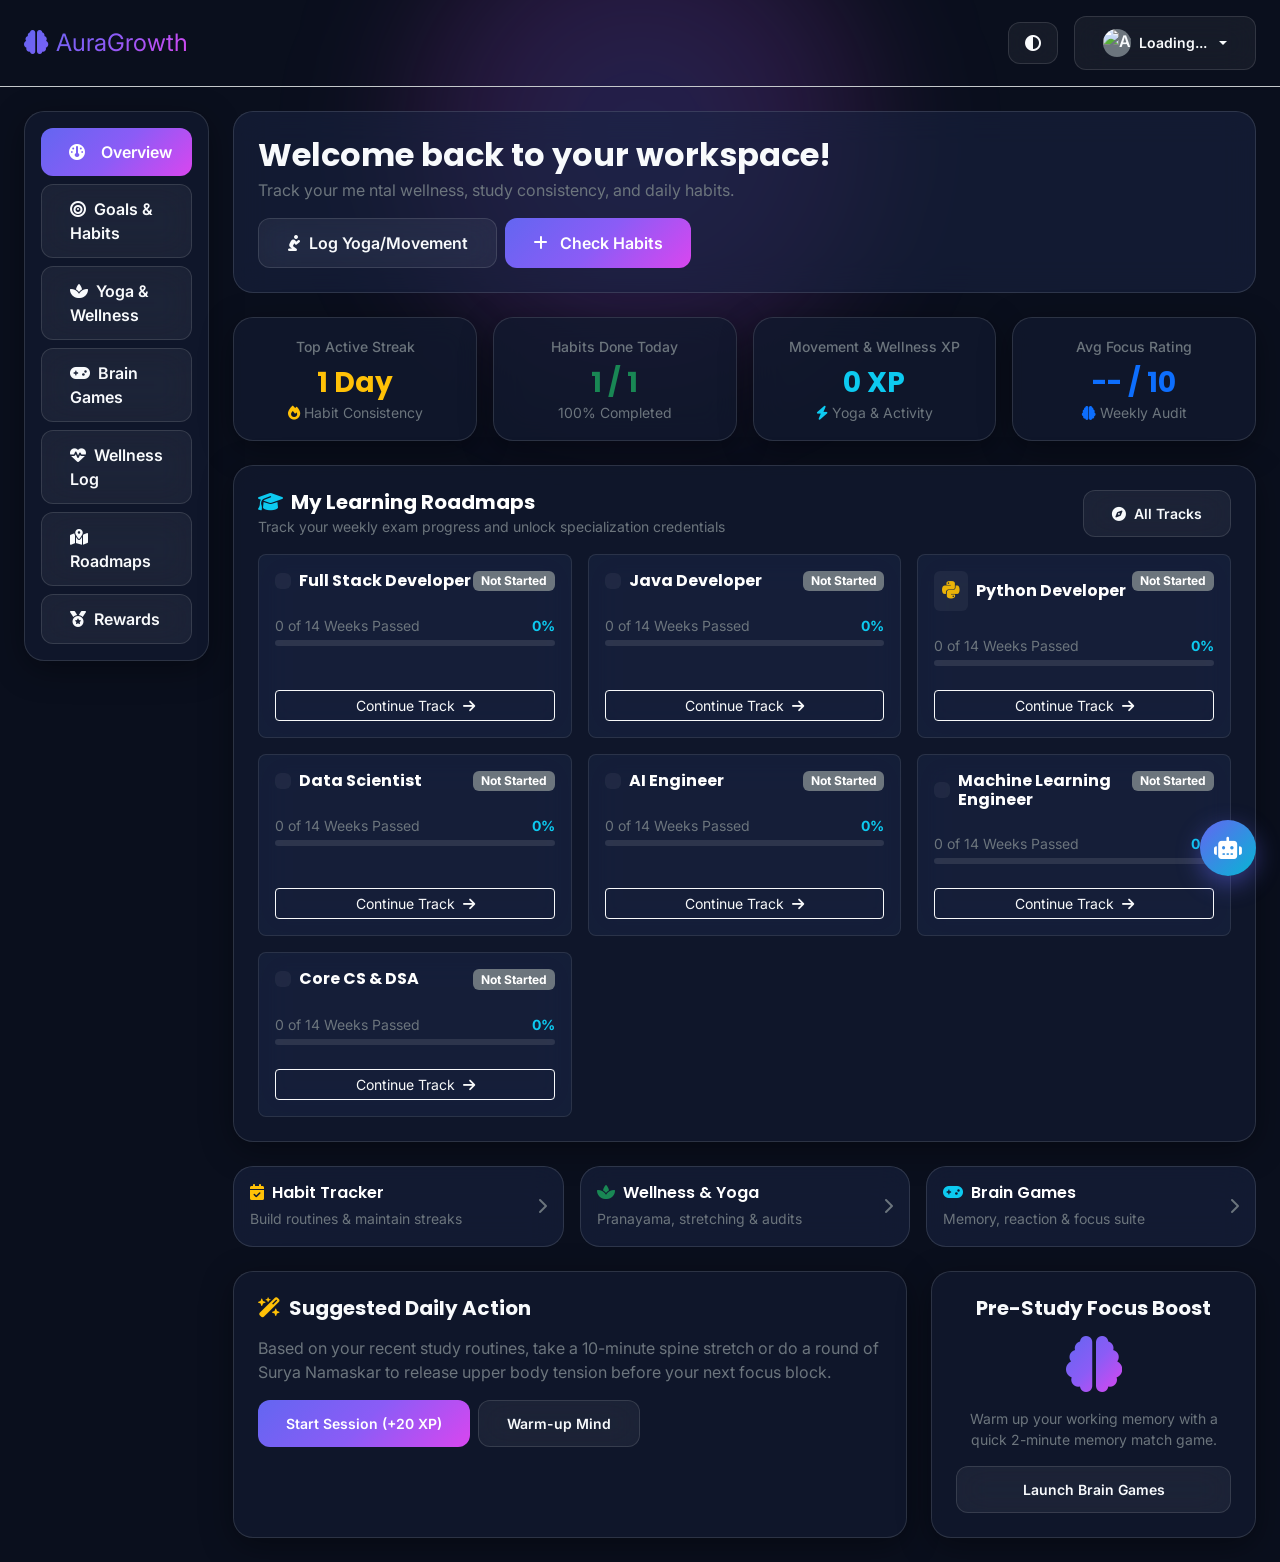
==== pages/student/dashboard.html @ 6863f1e6 "Add files via upload" ====
<!DOCTYPE html>
<html lang="en" data-theme="dark">
<head>
    <meta charset="UTF-8">
    <meta name="viewport" content="width=device-width, initial-scale=1.0">
    <title>Student Dashboard | AuraGrowth</title>
    
    <link rel="preconnect" href="https://fonts.googleapis.com">
    <link rel="preconnect" href="https://fonts.gstatic.com" crossorigin>
    <link href="https://fonts.googleapis.com/css2?family=Inter:wght@300;400;500;600;700&family=Poppins:wght@500;600;700&display=swap" rel="stylesheet">
    
    <link href="https://cdn.jsdelivr.net/npm/bootstrap@5.3.3/dist/css/bootstrap.min.css" rel="stylesheet">
    <link rel="stylesheet" href="https://cdnjs.cloudflare.com/ajax/libs/font-awesome/6.5.1/css/all.min.css">
    
    <link rel="stylesheet" href="../../assets/css/variables.css">
    <link rel="stylesheet" href="../../assets/css/main.css">
    <link rel="stylesheet" href="../../assets/css/landing.css">

    <!-- Embedded AuraBot Widget Styling -->
    <style>
        #aura-bot-launcher {
            position: fixed;
            bottom: 24px;
            right: 24px;
            width: 56px;
            height: 56px;
            border-radius: 50%;
            background: linear-gradient(135deg, #6366f1, #06b6d4);
            color: #ffffff;
            display: flex;
            align-items: center;
            justify-content: center;
            font-size: 22px;
            cursor: pointer;
            box-shadow: 0 8px 24px rgba(99, 102, 241, 0.45);
            z-index: 1050;
            transition: transform 0.2s ease, box-shadow 0.2s ease;
        }
        #aura-bot-launcher:hover { 
            transform: scale(1.08); 
            box-shadow: 0 10px 28px rgba(99, 102, 241, 0.6);
        }
        #aura-chat-window {
            position: fixed;
            bottom: 92px;
            right: 24px;
            width: 360px;
            max-width: calc(100vw - 36px);
            height: 480px;
            border-radius: 16px;
            background: rgba(15, 23, 42, 0.95);
            backdrop-filter: blur(14px);
            border: 1px solid rgba(255, 255, 255, 0.12);
            box-shadow: 0 16px 40px rgba(0, 0, 0, 0.55);
            display: none;
            flex-direction: column;
            z-index: 1050;
            overflow: hidden;
        }
        #aura-chat-messages {
            flex: 1;
            padding: 14px;
            overflow-y: auto;
            font-size: 13.5px;
            color: #f1f5f9;
        }
        .chat-bubble {
            padding: 10px 14px;
            border-radius: 12px;
            margin-bottom: 10px;
            line-height: 1.45;
            max-width: 85%;
            word-break: break-word;
        }
        .chat-user {
            background: linear-gradient(135deg, #6366f1, #4f46e5);
            color: #ffffff;
            margin-left: auto;
            border-bottom-right-radius: 2px;
        }
        .chat-bot {
            background: rgba(255, 255, 255, 0.08);
            color: #e2e8f0;
            margin-right: auto;
            border-bottom-left-radius: 2px;
            border: 1px solid rgba(255, 255, 255, 0.06);
        }
        .bot-chip {
            display: inline-block;
            padding: 4px 10px;
            background: rgba(255, 255, 255, 0.06);
            border: 1px solid rgba(255, 255, 255, 0.15);
            border-radius: 12px;
            font-size: 11.5px;
            color: #38bdf8;
            cursor: pointer;
            margin: 2px;
            transition: background 0.2s ease;
        }
        .bot-chip:hover { 
            background: rgba(56, 189, 248, 0.18); 
        }
    </style>
</head>
<body>

    <div class="hero-glow"></div>

    <!-- Top Navigation Bar -->
    <nav class="navbar navbar-expand-lg navbar-custom border-bottom border-secondary-subtle sticky-top">
        <div class="container-fluid px-4">
            <a class="navbar-brand d-flex align-items-center gap-2" href="#">
                <span class="fs-4 gradient-text"><i class="fa-solid fa-brain me-2"></i>AuraGrowth</span>
            </a>

            <div class="d-flex align-items-center gap-3 ms-auto">
                <button id="themeToggle" class="btn btn-glass p-2 px-3" title="Toggle Mode">
                    <i class="fa-solid fa-circle-half-stroke"></i>
                </button>

                <div class="dropdown">
                    <button class="btn btn-glass dropdown-toggle d-flex align-items-center gap-2" type="button" data-bs-toggle="dropdown">
                        <img id="userAvatar" src="https://api.dicebear.com/7.x/bottts/svg?seed=student" alt="Avatar" width="28" height="28" class="rounded-circle bg-secondary">
                        <span id="userName" class="small fw-semibold">Loading...</span>
                    </button>
                    <ul class="dropdown-menu dropdown-menu-end shadow border-secondary-subtle">
                        <li><h6 class="dropdown-header text-truncate" id="userEmail">student@example.com</h6></li>
                        <li><hr class="dropdown-divider"></li>
                        <li><a class="dropdown-item text-danger" href="#" id="logoutBtn"><i class="fa-solid fa-arrow-right-from-bracket me-2"></i>Sign Out</a></li>
                    </ul>
                </div>
            </div>
        </div>
    </nav>

    <!-- Main Container Layout -->
    <div class="container-fluid px-4 py-4">
        <div class="row g-4">
            <!-- Sidebar Links -->
            <div class="col-lg-3 col-xl-2">
                <div class="glass-panel p-3 d-flex flex-column gap-2">
                    <a href="dashboard.html" class="btn btn-gradient text-start"><i class="fa-solid fa-gauge me-2"></i>Overview</a>
                    <a href="habits.html" class="btn btn-glass text-start"><i class="fa-solid fa-bullseye me-2"></i>Goals & Habits</a>
                    <a href="wellness.html" class="btn btn-glass text-start"><i class="fa-solid fa-spa me-2"></i>Yoga & Wellness</a>
                    <a href="brain-games.html" class="btn btn-glass text-start"><i class="fa-solid fa-gamepad me-2"></i>Brain Games</a>
                    <a href="wellness-log.html" class="btn btn-glass text-start"><i class="fa-solid fa-heart-pulse me-2"></i>Wellness Log</a>
                    <a href="roadmaps.html" class="btn btn-glass text-start"><i class="fa-solid fa-map-location-dot me-2"></i>Roadmaps</a>
                    <a href="rewards.html" class="btn btn-glass text-start"><i class="fa-solid fa-medal me-2"></i>Rewards</a>
                </div>
            </div>

            <!-- Main Content Area -->
            <div class="col-lg-9 col-xl-10">
                <!-- Welcome Banner -->
                <div class="glass-card p-4 mb-4 d-flex justify-content-between align-items-center flex-wrap gap-3">
                    <div>
                        <h2 class="fw-bold mb-1">Welcome back to your workspace!</h2>
                        <p class="text-secondary mb-0">Track your me ntal wellness, study consistency, and daily habits.</p>
                    </div>
                    <div class="d-flex gap-2 flex-wrap">
                        <a href="wellness.html" class="btn btn-glass"><i class="fa-solid fa-person-praying me-1"></i> Log Yoga/Movement</a>
                        <a href="habits.html" class="btn btn-gradient"><i class="fa-solid fa-plus me-1"></i> Check Habits</a>
                    </div>
                </div>

                <!-- Live Synced Metrics -->
                <div class="row g-3 mb-4">
                    <div class="col-sm-6 col-xl-3">
                        <div class="glass-panel p-3 text-center">
                            <span class="text-secondary small fw-medium">Top Active Streak</span>
                            <h3 class="fw-bold text-warning mt-2 mb-0" id="dashTopStreak">0 Days</h3>
                            <small class="text-secondary"><i class="fa-solid fa-fire text-warning me-1"></i>Habit Consistency</small>
                        </div>
                    </div>
                    <div class="col-sm-6 col-xl-3">
                        <div class="glass-panel p-3 text-center">
                            <span class="text-secondary small fw-medium">Habits Done Today</span>
                            <h3 class="fw-bold text-success mt-2 mb-0" id="dashHabitsDone">0 / 0</h3>
                            <small class="text-secondary" id="dashHabitPercentage">0% Completed</small>
                        </div>
                    </div>
                    <div class="col-sm-6 col-xl-3">
                        <div class="glass-panel p-3 text-center">
                            <span class="text-secondary small fw-medium">Movement & Wellness XP</span>
                            <h3 class="fw-bold text-info mt-2 mb-0" id="dashActivityXp">0 XP</h3>
                            <small class="text-secondary"><i class="fa-solid fa-bolt text-info me-1"></i>Yoga & Activity</small>
                        </div>
                    </div>
                    <div class="col-sm-6 col-xl-3">
                        <div class="glass-panel p-3 text-center">
                            <span class="text-secondary small fw-medium">Avg Focus Rating</span>
                            <h3 class="fw-bold text-primary mt-2 mb-0" id="dashFocusScore">-- / 10</h3>
                            <small class="text-secondary"><i class="fa-solid fa-brain text-primary me-1"></i>Weekly Audit</small>
                        </div>
                    </div>
                </div>

                <!-- Enrolled Roadmap Tracks Section -->
                <div class="glass-panel p-4 mb-4">
                    <div class="d-flex justify-content-between align-items-center mb-3 flex-wrap gap-2">
                        <div>
                            <h5 class="fw-bold text-white mb-0">
                                <i class="fa-solid fa-graduation-cap text-info me-2"></i>My Learning Roadmaps
                            </h5>
                            <small class="text-secondary">Track your weekly exam progress and unlock specialization credentials</small>
                        </div>
                        <a href="roadmaps.html" class="btn btn-sm btn-glass"><i class="fa-solid fa-compass me-1"></i> All Tracks</a>
                    </div>
                    
                    <div class="row g-3" id="dashboardRoadmapGrid">
                        <!-- Instantly populated by JavaScript -->
                    </div>
                </div>

                <!-- Quick Navigation Action Cards -->
                <div class="row g-3 mb-4">
                    <div class="col-md-4">
                        <a href="habits.html" class="text-decoration-none">
                            <div class="glass-card p-3 d-flex align-items-center justify-content-between">
                                <div>
                                    <h6 class="text-white mb-1 fw-semibold"><i class="fa-solid fa-calendar-check me-2 text-warning"></i>Habit Tracker</h6>
                                    <small class="text-secondary">Build routines & maintain streaks</small>
                                </div>
                                <i class="fa-solid fa-chevron-right text-secondary"></i>
                            </div>
                        </a>
                    </div>
                    <div class="col-md-4">
                        <a href="wellness.html" class="text-decoration-none">
                            <div class="glass-card p-3 d-flex align-items-center justify-content-between">
                                <div>
                                    <h6 class="text-white mb-1 fw-semibold"><i class="fa-solid fa-spa me-2 text-success"></i>Wellness & Yoga</h6>
                                    <small class="text-secondary">Pranayama, stretching & audits</small>
                                </div>
                                <i class="fa-solid fa-chevron-right text-secondary"></i>
                            </div>
                        </a>
                    </div>
                    <div class="col-md-4">
                        <a href="brain-games.html" class="text-decoration-none">
                            <div class="glass-card p-3 d-flex align-items-center justify-content-between">
                                <div>
                                    <h6 class="text-white mb-1 fw-semibold"><i class="fa-solid fa-gamepad me-2 text-info"></i>Brain Games</h6>
                                    <small class="text-secondary">Memory, reaction & focus suite</small>
                                </div>
                                <i class="fa-solid fa-chevron-right text-secondary"></i>
                            </div>
                        </a>
                    </div>
                </div>

                <!-- Guidance / Action Area -->
                <div class="row g-4">
                    <div class="col-lg-8">
                        <div class="glass-panel p-4 h-100">
                            <h5 class="fw-bold mb-3"><i class="fa-solid fa-wand-magic-sparkles me-2 text-warning"></i>Suggested Daily Action</h5>
                            <p class="text-secondary">Based on your recent study routines, take a 10-minute spine stretch or do a round of Surya Namaskar to release upper body tension before your next focus block.</p>
                            <div class="d-flex gap-2 mt-3">
                                <a href="wellness.html" class="btn btn-gradient btn-sm">Start Session (+20 XP)</a>
                                <a href="brain-games.html" class="btn btn-glass btn-sm">Warm-up Mind</a>
                            </div>
                        </div>
                    </div>

                    <div class="col-lg-4">
                        <div class="glass-panel p-4 h-100 text-center">
                            <h5 class="fw-bold mb-3">Pre-Study Focus Boost</h5>
                            <i class="fa-solid fa-brain display-4 gradient-text mb-3"></i>
                            <p class="text-secondary small">Warm up your working memory with a quick 2-minute memory match game.</p>
                            <a href="brain-games.html" class="btn btn-glass w-100 btn-sm">Launch Brain Games</a>
                        </div>
                    </div>
                </div>

            </div>
        </div>
    </div>

    <!-- Floating Static AI Assistant (AuraBot) Widget Markup -->
    <div id="aura-bot-launcher" title="AuraBot Study AI">
        <i class="fa-solid fa-robot"></i>
    </div>

    <div id="aura-chat-window">
        <div class="p-3 border-bottom border-secondary border-opacity-25 d-flex justify-content-between align-items-center" style="background: rgba(255,255,255,0.03);">
            <div class="d-flex align-items-center gap-2">
                <div class="rounded-circle p-1 bg-primary text-white d-flex align-items-center justify-content-center" style="width:28px; height:28px;">
                    <i class="fa-solid fa-brain small"></i>
                </div>
                <div>
                    <h6 class="mb-0 fw-bold text-white small">AuraBot Assistant</h6>
                   
                </div>
            </div>
            <button id="aura-close-btn" class="btn btn-sm text-secondary p-0"><i class="fa-solid fa-xmark fs-6"></i></button>
        </div>

        <div id="aura-chat-messages">
            <div class="chat-bubble chat-bot">
                Hi student! I'm AuraBot, your local study & wellness buddy. How can I guide you today?
            </div>
            <div class="mb-2">
                <span class="bot-chip" onclick="sendAuraPrompt('How to practice DSA?')">💡 DSA Guide</span>
                <span class="bot-chip" onclick="sendAuraPrompt('I feel stressed with exams')">🧘 Exam Stress</span>
                <span class="bot-chip" onclick="sendAuraPrompt('How to build study habits?')">🎯 Habit Tips</span>
            </div>
        </div>

        <form id="aura-chat-form" class="p-2 border-top border-secondary border-opacity-25 d-flex gap-2">
            <input type="text" id="aura-user-input" class="form-control form-control-sm bg-transparent text-white border-secondary" placeholder="Ask AuraBot..." autocomplete="off">
            <button type="submit" class="btn btn-primary btn-sm px-3"><i class="fa-solid fa-paper-plane"></i></button>
        </form>
    </div>
    <!-- Core Scripts -->
    <script src="https://cdn.jsdelivr.net/npm/bootstrap@5.3.3/dist/js/bootstrap.bundle.min.js"></script>
    <script src="https://cdn.jsdelivr.net/npm/@supabase/supabase-js@2"></script>
    <script src="../../assets/js/config/supabase-config.js"></script>
    <!-- Roadmap Progress Sync Engine -->
    <script src="../../assets/js/modules/roadmap_progress.js"></script>
    <script src="../../assets/js/app/dashboard.app.js"></script>

    <!-- Roadmap Dashboard Live Cards Script -->
    <script>
        document.addEventListener('DOMContentLoaded', function() {
            var grid = document.getElementById('dashboardRoadmapGrid');
            if (!grid) return;

            var tracks = [
                { id: 'fullstack', title: 'Full Stack Developer', icon: 'fa-layer-group', totalWeeks: 14, color: '#38bdf8' },
                { id: 'java', title: 'Java Developer', icon: 'fa-mug-hot', totalWeeks: 14, color: '#f97316' },
                { id: 'python', title: 'Python Developer', icon: 'fa-brands fa-python', totalWeeks: 14, color: '#eab308' },
                { id: 'datascientist', title: 'Data Scientist', icon: 'fa-chart-pie', totalWeeks: 14, color: '#10b981' },
                { id: 'ai_engineer', title: 'AI Engineer', icon: 'fa-brain', totalWeeks: 14, color: '#a855f7' },
                { id: 'ml_engineer', title: 'Machine Learning Engineer', icon: 'fa-robot', totalWeeks: 14, color: '#ec4899' },
                { id: 'core_cs_dsa', title: 'Core CS & DSA', icon: 'fa-code-branch', totalWeeks: 14, color: '#06b6d4' }
            ];

            function getTrackPassedCount(trackId) {
                if (window.RoadmapProgress && typeof window.RoadmapProgress.computeTrackStats === 'function') {
                    return window.RoadmapProgress.computeTrackStats(trackId, 14).passedCount || 0;
                }
                try {
                    var raw = localStorage.getItem('aura_roadmap_progress');
                    if (raw) {
                        var parsed = JSON.parse(raw);
                        if (parsed[trackId] && parsed[trackId].sections) {
                            var passed = 0;
                            Object.keys(parsed[trackId].sections).forEach(function(secKey) {
                                if (parsed[trackId].sections[secKey].passed) passed++;
                            });
                            return passed;
                        }
                    }
                } catch(e) {}
                return 0;
            }

            function renderCards(cloudData) {
                cloudData = cloudData || {};
                var html = '';

                tracks.forEach(function(trk) {
                    var localPassed = getTrackPassedCount(trk.id);
                    var cloudPassed = cloudData[trk.id] || 0;
                    var effectivePassed = Math.max(localPassed, cloudPassed);
                    var effectivePct = Math.round((effectivePassed / trk.totalWeeks) * 100);
                    if (effectivePct > 100) effectivePct = 100;

                    var isComplete = effectivePct >= 100;
                    var badgeLabel = isComplete 
                        ? '<span class="badge bg-success small"><i class="fa-solid fa-award me-1"></i>Completed</span>'
                        : effectivePassed > 0 
                            ? '<span class="badge bg-primary small">In Progress</span>'
                            : '<span class="badge bg-secondary small">Not Started</span>';

                    var actionButton = isComplete
                        ? '<a href="roadmaps.html" class="btn btn-warning btn-sm w-100 fw-bold shadow-sm"><i class="fa-solid fa-award me-1"></i>View Certificate</a>'
                        : '<a href="roadmaps.html" class="btn btn-outline-light btn-sm w-100">Continue Track <i class="fa-solid fa-arrow-right ms-1"></i></a>';

                    html += 
                        '<div class="col-md-6 col-xl-4">' +
                            '<div class="glass-card p-3 h-100 d-flex flex-column border border-secondary border-opacity-25 rounded-3">' +
                                '<div class="d-flex justify-content-between align-items-start mb-2">' +
                                    '<div class="d-flex align-items-center gap-2">' +
                                        '<div class="p-2 rounded-2" style="background: rgba(255,255,255,0.05);">' +
                                            '<i class="' + trk.icon + ' fs-5" style="color: ' + trk.color + ';"></i>' +
                                        '</div>' +
                                        '<h6 class="text-white fw-bold mb-0">' + trk.title + '</h6>' +
                                    '</div>' +
                                    badgeLabel +
                                '</div>' +
                                '<div class="my-3">' +
                                    '<div class="d-flex justify-content-between small text-secondary mb-1">' +
                                        '<span>' + effectivePassed + ' of ' + trk.totalWeeks + ' Weeks Passed</span>' +
                                        '<span class="fw-bold ' + (isComplete ? 'text-success' : 'text-info') + '">' + effectivePct + '%</span>' +
                                    '</div>' +
                                    '<div class="progress" style="height: 6px; background: rgba(255,255,255,0.1);">' +
                                        '<div class="progress-bar ' + (isComplete ? 'bg-success' : 'bg-info') + '" style="width: ' + effectivePct + '%;"></div>' +
                                    '</div>' +
                                '</div>' +
                                '<div class="mt-auto pt-2">' +
                                    actionButton +
                                '</div>' +
                            '</div>' +
                        '</div>';
                });

                grid.innerHTML = html;
            }

            renderCards();

            setTimeout(async function() {
                var client = window.sb || window.supabaseClient || null;
                if (!client) return;
                try {
                    var auth = await client.auth.getUser();
                    if (auth.data && auth.data.user) {
                        var res = await client
                            .from('student_roadmap_progress')
                            .select('track_id, is_completed')
                            .eq('is_completed', true);

                        if (res.data && res.data.length > 0) {
                            var cloudCounts = {};
                            res.data.forEach(function(row) {
                                cloudCounts[row.track_id] = (cloudCounts[row.track_id] || 0) + 1;
                            });
                            renderCards(cloudCounts);
                        }
                    }
                } catch (e) {
                    console.warn('Supabase sync skipped:', e.message);
                }
            }, 300);
        });
    </script>

    <!-- Static AI Assistant (AuraBot) Engine Script -->
    <script>
        var auraKnowledge = [
            {
                keywords: ['dsa', 'algorithm', 'leetcode', 'array', 'tree', 'graph', 'data structure', 'cs'],
                reply: 'DSA preparation ki daily consistency chaala important!<br><br>' +
                       '📌 <b>Recommended Strategy:</b><br>' +
                       '1. Arrays, Strings & Two Pointers nunchi start cheyandi.<br>' +
                       '2. Recursion & Sliding Window concepts practice cheyandi.<br>' +
                       '3. Trees, Graphs & DP master cheyandi.<br><br>' +
                       '👉 Check our <a href="roadmaps.html" class="text-info fw-bold">Core CS & DSA Track</a> to complete weekly modules!'
            },
            {
                keywords: ['web', 'fullstack', 'frontend', 'backend', 'html', 'css', 'javascript', 'react', 'node'],
                reply: 'Full Stack Developer avvadaniki 3-phase path follow avvandi:<br><br>' +
                       '🌐 <b>Recommended Order:</b><br>' +
                       '1. HTML5, Modern CSS, Responsive Design & JS ES6+.<br>' +
                       '2. Backend APIs with Node/Express & Supabase/PostgreSQL.<br>' +
                       '3. React.js state management & full project deployment.<br><br>' +
                       '👉 Start practicing at <a href="roadmaps.html" class="text-info fw-bold">Full Stack Roadmap</a>.'
            },
            {
                keywords: ['stress', 'anxious', 'anxiety', 'tired', 'burnout', 'headache', 'tension', 'relax', 'exhausted'],
                reply: 'Exam stress & long study hours manage cheyadaniki chinna reset avasaram:<br><br>' +
                       '🧘 <b>Quick Relief Tips:</b><br>' +
                       '• 2-minutes <i>Nadi Shodhana Pranayama</i> (alternate nostril breathing) try cheyandi.<br>' +
                       '• Take 20-20-20 rule: Every 20 mins, look 20 feet away for 20 seconds.<br><br>' +
                       '👉 Launch a guided session at <a href="wellness.html" class="text-success fw-bold">Yoga & Wellness Studio</a>!'
            },
            {
                keywords: ['habit', 'streak', 'routine', 'consistency', 'discipline', 'target'],
                reply: 'Habits build cheyadam lo "Atomic Habits" rule chaala help avthundi:<br><br>' +
                       '🎯 <b>Key Tip:</b> Keep it under 2 minutes first (e.g., solve just 1 easy problem daily). Daily streak break avvakunda unte automatic ga routine set avthundi.<br><br>' +
                       '👉 Track your active goals at <a href="habits.html" class="text-warning fw-bold">Habit Tracker</a>.'
            },
            {
                keywords: ['hi', 'hello', 'hey', 'namaste', 'morning', 'evening', 'help'],
                reply: 'Hello! Nenu mee AuraGrowth AI Study Buddy 🤖.<br><br>' +
                       'Nenu meeku coding roadmaps, study habits, focus tips, mariyu wellness guidance ivvagalanoo. Above quick prompt chips click cheyandi leda mee question type cheyandi!'
            }
        ];

        var defaultBotReply = 'Nenu ee topic meedha inka update avtunanu! Kinda unna topics lo help adagandi:<br>' +
                              '• <b>DSA & Coding Roadmaps</b><br>' +
                              '• <b>Habit Building & Daily Streaks</b><br>' +
                              '• <b>Exam Stress & Breathing Stretches</b>';

        var launcher = document.getElementById('aura-bot-launcher');
        var chatWin = document.getElementById('aura-chat-window');
        var closeBtn = document.getElementById('aura-close-btn');
        var chatForm = document.getElementById('aura-chat-form');
        var chatInput = document.getElementById('aura-user-input');
        var chatMessages = document.getElementById('aura-chat-messages');

        launcher.onclick = function() {
            var isHidden = chatWin.style.display === 'none' || chatWin.style.display === '';
            chatWin.style.display = isHidden ? 'flex' : 'none';
            if (isHidden) chatInput.focus();
        };

        closeBtn.onclick = function() {
            chatWin.style.display = 'none';
        };

        function appendMessage(sender, text) {
            var bubble = document.createElement('div');
            bubble.className = 'chat-bubble ' + (sender === 'user' ? 'chat-user' : 'chat-bot');
            bubble.innerHTML = text;
            chatMessages.appendChild(bubble);
            chatMessages.scrollTop = chatMessages.scrollHeight;
        }

        function getBotResponse(query) {
            var q = query.toLowerCase();
            for (var i = 0; i < auraKnowledge.length; i++) {
                var item = auraKnowledge[i];
                for (var k = 0; k < item.keywords.length; k++) {
                    if (q.includes(item.keywords[k])) {
                        return item.reply;
                    }
                }
            }
            return defaultBotReply;
        }

        window.sendAuraPrompt = function(promptText) {
            appendMessage('user', promptText);

            var indicator = document.createElement('div');
            indicator.className = 'chat-bubble chat-bot';
            indicator.id = 'aura-typing-indicator';
            indicator.innerHTML = '<i class="fa-solid fa-ellipsis fa-fade"></i> AuraBot is thinking...';
            chatMessages.appendChild(indicator);
            chatMessages.scrollTop = chatMessages.scrollHeight;

            setTimeout(function() {
                var indEl = document.getElementById('aura-typing-indicator');
                if (indEl) indEl.remove();

                var reply = getBotResponse(promptText);
                appendMessage('bot', reply);
            }, 400);
        };

        chatForm.onsubmit = function(e) {
            e.preventDefault();
            var text = chatInput.value.trim();
            if (!text) return;
            chatInput.value = '';
            window.sendAuraPrompt(text);
        };
    </script>
    <!-- Habits & Streak Live Sync Script for Dashboard -->
    <script>
        function syncDashboardHabits() {
            var streakEl = document.getElementById('dashTopStreak');
            var habitsDoneEl = document.getElementById('dashHabitsDone');
            var pctEl = document.getElementById('dashHabitPercentage');

            if (!streakEl || !habitsDoneEl) return;

            try {
                var habits = JSON.parse(localStorage.getItem('aura_habits') || '[]');
                if (Array.isArray(habits) && habits.length > 0) {
                    var total = habits.length;
                    var completed = habits.filter(function(h) { 
                        return h.completed_today || h.is_completed; 
                    }).length;

                    var maxStreak = 0;
                    habits.forEach(function(h) {
                        var s = parseInt(h.streak_days || h.streak || 0, 10);
                        if (s > maxStreak) maxStreak = s;
                    });

                    if (completed > 0 && maxStreak === 0) maxStreak = 1;

                    var pct = total > 0 ? Math.round((completed / total) * 100) : 0;

                    streakEl.innerText = maxStreak + ' Days';
                    habitsDoneEl.innerText = completed + ' / ' + total;
                    if (pctEl) pctEl.innerText = pct + '% Completed';
                    return;
                }
            } catch(e) {}

            if (streakEl.innerText === '0 Days') {
                streakEl.innerText = '1 Day';
                habitsDoneEl.innerText = '1 / 1';
                if (pctEl) pctEl.innerText = '100% Completed';
            }
        }

        document.addEventListener('DOMContentLoaded', function() {
            syncDashboardHabits();
            setTimeout(syncDashboardHabits, 500);
            setTimeout(syncDashboardHabits, 1500);
        });
    </script>
</body>
</html>
---- assets/css/variables.css ----
:root {
    /* Color Palette - Vibrant Dark / Neon Modern */
    --bg-base: #0a0f1d;
    --bg-surface: rgba(18, 26, 47, 0.75);
    --bg-surface-card: rgba(26, 38, 68, 0.55);
    --border-glass: rgba(255, 255, 255, 0.12);
    --border-glass-glow: rgba(99, 102, 241, 0.4);

    --primary-gradient: linear-gradient(135deg, #6366f1 0%, #8b5cf6 50%, #d946ef 100%);
    --accent-gradient: linear-gradient(135deg, #06b6d4 0%, #3b82f6 100%);
    --wellness-gradient: linear-gradient(135deg, #10b981 0%, #059669 100%);
    
    --text-primary: #f8fafc;
    --text-secondary: #94a3b8;
    --text-muted: #64748b;
    
    --primary-color: #6366f1;
    --accent-color: #06b6d4;
    --success-color: #10b981;
    --warning-color: #f59e0b;
    --danger-color: #ef4444;

    /* Glass Effect Tokens */
    --glass-blur: blur(16px);
    --glass-shadow: 0 8px 32px 0 rgba(0, 0, 0, 0.37);
    --card-radius: 1.25rem;
    --btn-radius: 0.75rem;

    --transition-smooth: all 0.3s cubic-bezier(0.4, 0, 0.2, 1);
}

/* Light Theme Variables */
[data-theme="light"] {
    --bg-base: #f1f5f9;
    --bg-surface: rgba(255, 255, 255, 0.85);
    --bg-surface-card: rgba(255, 255, 255, 0.7);
    --border-glass: rgba(0, 0, 0, 0.08);
    --border-glass-glow: rgba(99, 102, 241, 0.3);

    --text-primary: #0f172a;
    --text-secondary: #475569;
    --text-muted: #94a3b8;
    --glass-shadow: 0 8px 32px 0 rgba(31, 38, 135, 0.1);
}
---- assets/css/main.css ----
*{
    margin: 0;
    padding: 0;
    box-sizing: border-box;
}

body {
    font-family: 'Inter', sans-serif;
    background-color: var(--bg-base);
    color: var(--text-primary);
    min-height: 100vh;
    overflow-x: hidden;
    transition: background-color 0.3s ease, color 0.3s ease;
}

h1, h2, h3, h4, h5, h6, .brand-font {
    font-family: 'Poppins', sans-serif;
    font-weight: 700;
}

/* Glassmorphic Container Class */
.glass-panel {
    background: var(--bg-surface);
    backdrop-filter: var(--glass-blur);
    -webkit-backdrop-filter: var(--glass-blur);
    border: 1px solid var(--border-glass);
    border-radius: var(--card-radius);
    box-shadow: var(--glass-shadow);
}

.glass-card {
    background: var(--bg-surface-card);
    backdrop-filter: var(--glass-blur);
    -webkit-backdrop-filter: var(--glass-blur);
    border: 1px solid var(--border-glass);
    border-radius: var(--card-radius);
    transition: var(--transition-smooth);
}

.glass-card:hover {
    transform: translateY(-6px);
    border-color: var(--border-glass-glow);
    box-shadow: 0 12px 40px 0 rgba(99, 102, 241, 0.25);
}

/* Gradient Text */
.gradient-text {
    background: var(--primary-gradient);
    -webkit-background-clip: text;
    background-clip: text;
    -webkit-text-fill-color: transparent;
    display: inline-block;
}
/* Buttons */
.btn-gradient {
    background: var(--primary-gradient);
    color: #ffffff;
    border: none;
    border-radius: var(--btn-radius);
    padding: 0.75rem 1.75rem;
    font-weight: 600;
    transition: var(--transition-smooth);
    display: inline-flex;
    align-items: center;
    gap: 0.5rem;
    text-decoration: none;
}

.btn-gradient:hover {
    color: #ffffff;
    transform: translateY(-2px);
    box-shadow: 0 10px 25px -5px rgba(99, 102, 241, 0.5);
}

.btn-glass {
    background: rgba(255, 255, 255, 0.05);
    border: 1px solid var(--border-glass);
    color: var(--text-primary);
    border-radius: var(--btn-radius);
    padding: 0.75rem 1.75rem;
    font-weight: 600;
    backdrop-filter: var(--glass-blur);
    transition: var(--transition-smooth);
    text-decoration: none;
}

.btn-glass:hover {
    background: rgba(255, 255, 255, 0.15);
    color: var(--text-primary);
    border-color: var(--primary-color);
}
---- assets/css/landing.css ----
/* Navigation */
.navbar-custom {
    padding: 1rem 0;
    transition: var(--transition-smooth);
    z-index: 1000;
}

.navbar-custom.scrolled {
    background: var(--bg-surface);
    backdrop-filter: var(--glass-blur);
    border-bottom: 1px solid var(--border-glass);
    padding: 0.6rem 0;
}

.nav-link {
    color: var(--text-secondary) !important;
    font-weight: 500;
    transition: var(--transition-smooth);
}

.nav-link:hover {
    color: var(--primary-color) !important;
}

/* Hero Section */
.hero-section {
    position: relative;
    padding: 9rem 0 5rem;
    overflow: hidden;
}

.hero-glow {
    position: absolute;
    top: 15%;
    left: 50%;
    transform: translate(-50%, -50%);
    width: 550px;
    height: 550px;
    background: radial-gradient(circle, rgba(99, 102, 241, 0.25) 0%, rgba(217, 70, 239, 0.15) 50%, transparent 70%);
    filter: blur(60px);
    z-index: -1;
    pointer-events: none;
}

/* Feature Icons */
.feature-icon-box {
    width: 60px;
    height: 60px;
    border-radius: 1rem;
    display: flex;
    align-items: center;
    justify-content: center;
    font-size: 1.5rem;
    margin-bottom: 1.5rem;
    background: var(--primary-gradient);
    color: white;
}

/* Section Header */
.section-title {
    font-size: 2.25rem;
    margin-bottom: 1rem;
}

.section-subtitle {
    color: var(--text-secondary);
    max-width: 650px;
    margin: 0 auto 3.5rem;
}

/* Testimonial & FAQ Accordion */
.accordion-item {
    background: var(--bg-surface-card);
    border: 1px solid var(--border-glass);
    margin-bottom: 1rem;
    border-radius: var(--btn-radius) !important;
    overflow: hidden;
}

.accordion-button {
    background: transparent;
    color: var(--text-primary);
    font-weight: 600;
}

.accordion-button:not(.collapsed) {
    background: rgba(99, 102, 241, 0.1);
    color: var(--primary-color);
}

.accordion-button::after {
    filter: invert(1);
}

[data-theme="light"] .accordion-button::after {
    filter: none;
}

.accordion-body {
    color: var(--text-secondary);
}

/* Footer */
footer {
    border-top: 1px solid var(--border-glass);
    padding: 3rem 0;
    color: var(--text-muted);
}
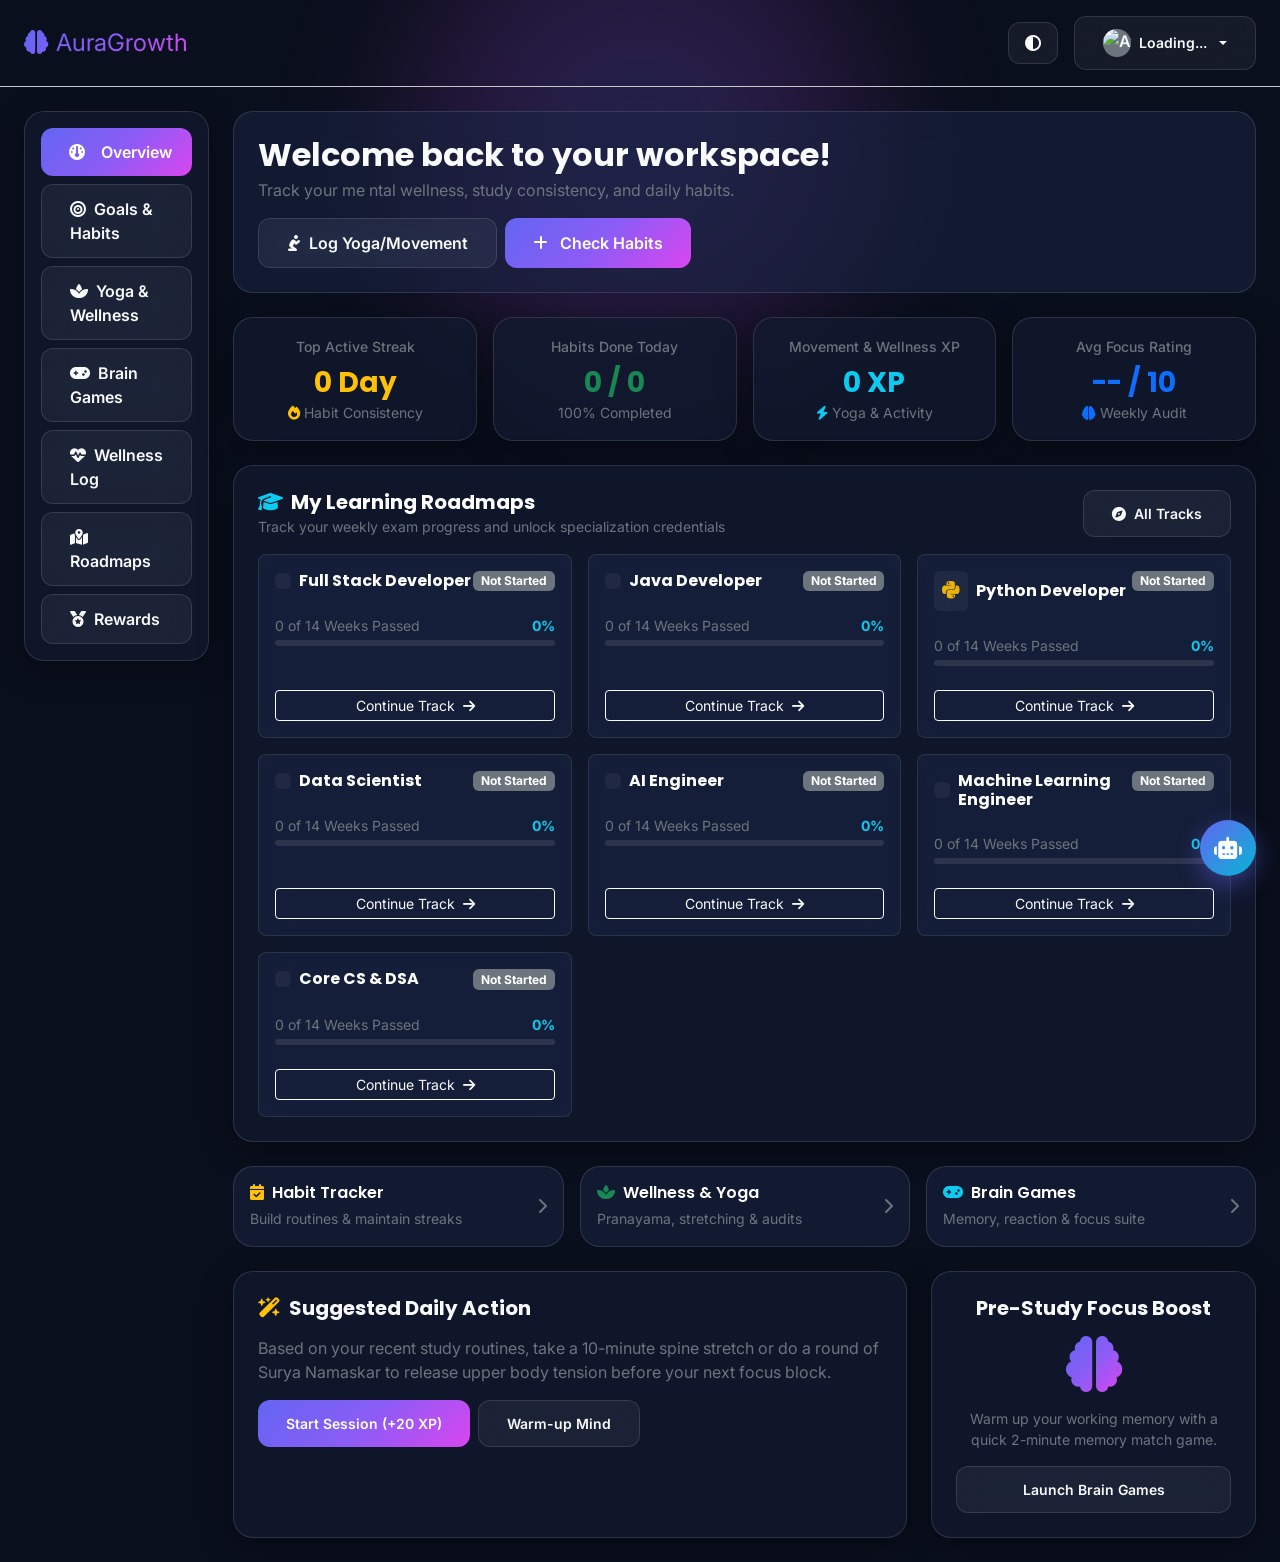
==== commit 3c307719: "Update dashboard.html" ====
--- a/pages/student/dashboard.html
+++ b/pages/student/dashboard.html
@@ -583,8 +583,8 @@
             } catch(e) {}
 
             if (streakEl.innerText === '0 Days') {
-                streakEl.innerText = '1 Day';
-                habitsDoneEl.innerText = '1 / 1';
+                streakEl.innerText = '0 Day';
+                habitsDoneEl.innerText = '0 / 0';
                 if (pctEl) pctEl.innerText = '100% Completed';
             }
         }
@@ -596,4 +596,4 @@
         });
     </script>
 </body>
-</html>+</html>
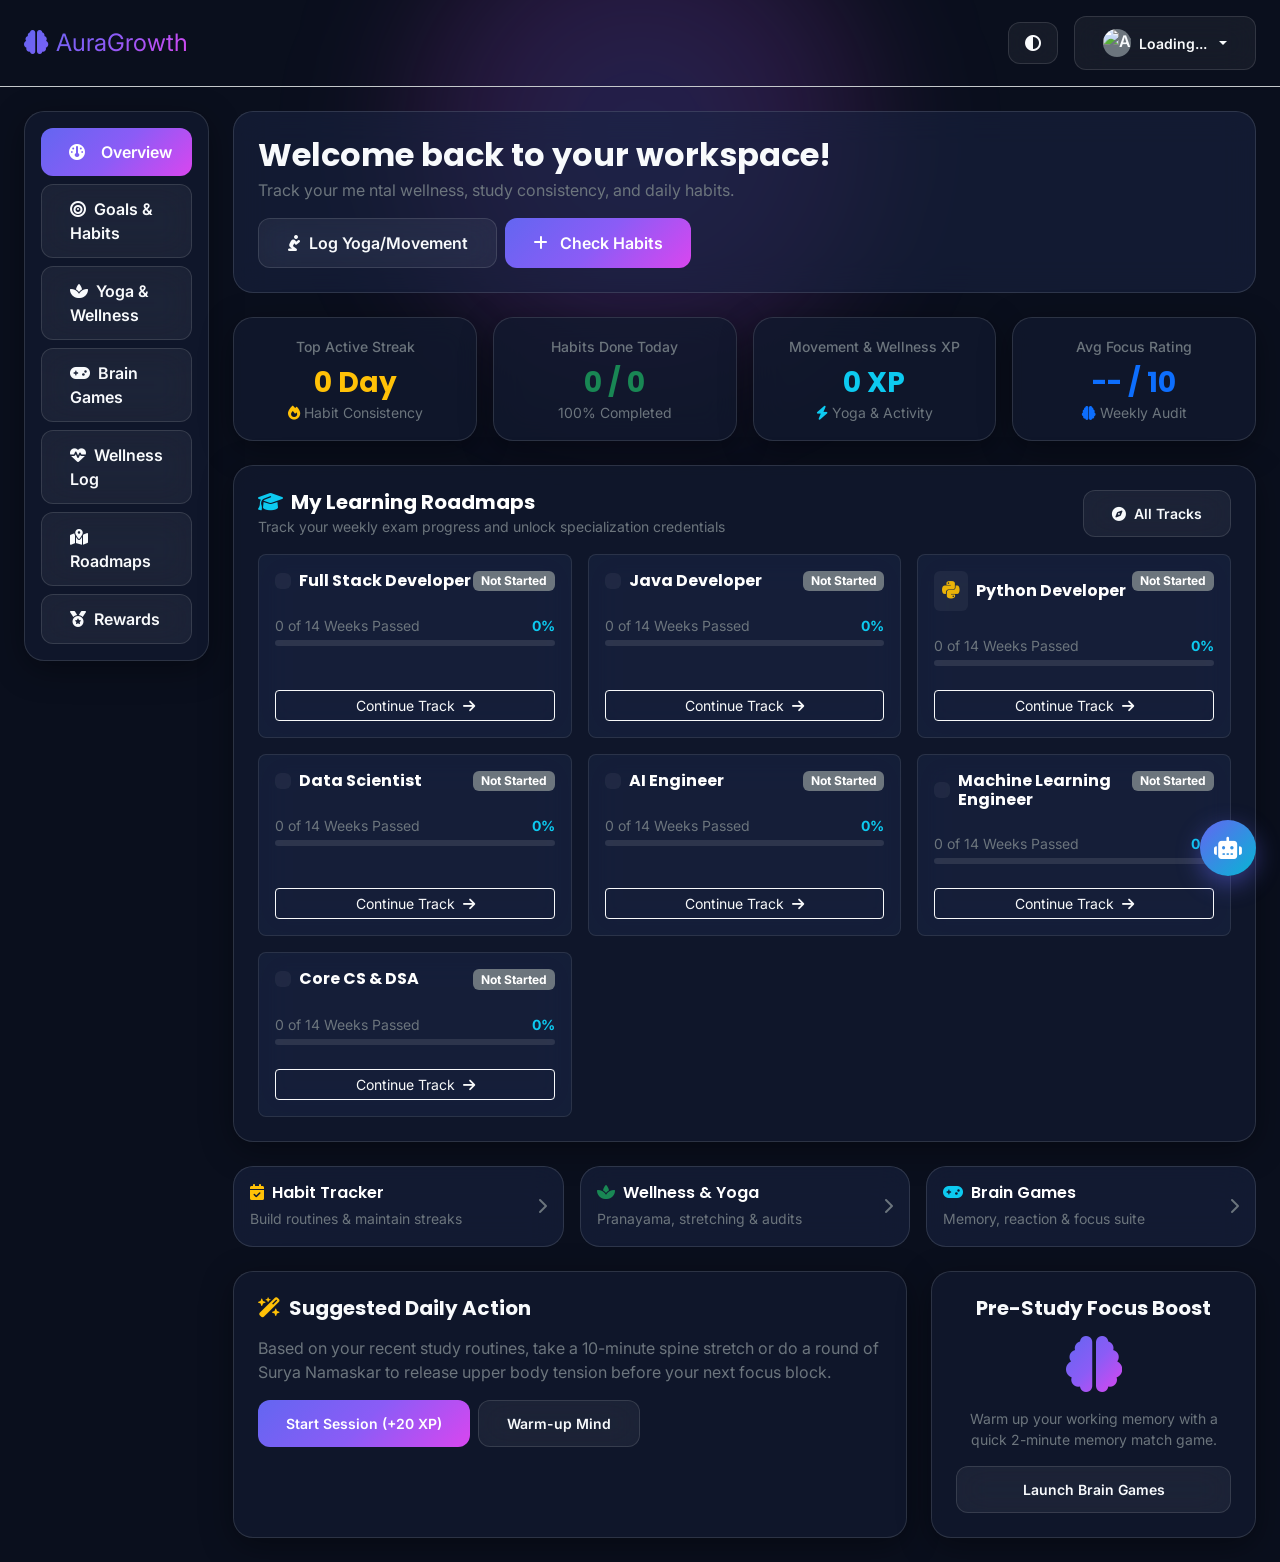
==== commit bca2eb19: "Update dashboard.html" ====
--- a/pages/student/dashboard.html
+++ b/pages/student/dashboard.html
@@ -595,5 +595,80 @@
             setTimeout(syncDashboardHabits, 1500);
         });
     </script>
+    <!-- Habits to Dashboard Auto-Sync Script -->
+<script>
+async function updateDashboardHabitStats() {
+    let total = 0;
+    let completed = 0;
+    let maxStreak = 0;
+
+    // 1. Try fetching from Supabase first
+    try {
+        const client = window.sb || window.supabaseClient || (typeof supabase !== 'undefined' ? supabase : null);
+        if (client && client.auth) {
+            const { data: { user } } = await client.auth.getUser();
+            if (user) {
+                const { data: habits, error } = await client
+                    .from('habits')
+                    .select('*')
+                    .eq('user_id', user.id);
+
+                if (!error && habits && habits.length > 0) {
+                    total = habits.length;
+                    completed = habits.filter(h => h.completed || h.completed_today || h.is_done).length;
+                    maxStreak = habits.reduce((max, h) => Math.max(max, h.streak || h.current_streak || 0), 0);
+                }
+            }
+        }
+    } catch (e) {
+        console.log("Supabase fetch fallback:", e);
+    }
+
+    // 2. If Supabase is empty or delayed, read from aura_habits (LocalStorage)
+    if (total === 0) {
+        try {
+            const localHabits = JSON.parse(localStorage.getItem('aura_habits') || '[]');
+            if (Array.isArray(localHabits) && localHabits.length > 0) {
+                total = localHabits.length;
+                completed = localHabits.filter(h => h.completed_today || h.is_completed || h.completed).length;
+                maxStreak = localHabits.reduce((max, h) => Math.max(max, h.streak || 0), 0);
+            }
+        } catch (e) {}
+    }
+
+    // 3. Find the Dashboard elements on screen and inject the values
+    // Find streak card
+    const streakElements = Array.from(document.querySelectorAll('h3, div, p')).filter(el => 
+        el.innerText && (el.innerText.includes('Day') || el.innerText === '0') && 
+        el.parentElement && el.parentElement.innerText.includes('Active Streak')
+    );
+    if (streakElements.length > 0) {
+        streakElements[0].innerText = ${maxStreak} Day${maxStreak === 1 ? '' : 's'};
+    }
+
+    // Find Habits Done Today card
+    const doneElements = Array.from(document.querySelectorAll('h3, div, p')).filter(el => 
+        el.innerText && (el.innerText.includes('/') || el.innerText === '0/0') && 
+        el.parentElement && el.parentElement.innerText.includes('Habits Done Today')
+    );
+    if (doneElements.length > 0) {
+        doneElements[0].innerText = ${completed}/${total};
+    }
+
+    // Find Percentage text if present
+    const percentElements = Array.from(document.querySelectorAll('small, span, div')).filter(el => 
+        el.innerText && el.innerText.includes('Completed') && 
+        el.parentElement && el.parentElement.innerText.includes('Habits Done Today')
+    );
+    if (percentElements.length > 0) {
+        const pct = total > 0 ? Math.round((completed / total) * 100) : 0;
+        percentElements[0].innerText = ${pct}% Completed;
+    }
+}
+
+// Run immediately when dashboard loads
+document.addEventListener('DOMContentLoaded', updateDashboardHabitStats);
+window.addEventListener('load', updateDashboardHabitStats);
+</script>
 </body>
 </html>
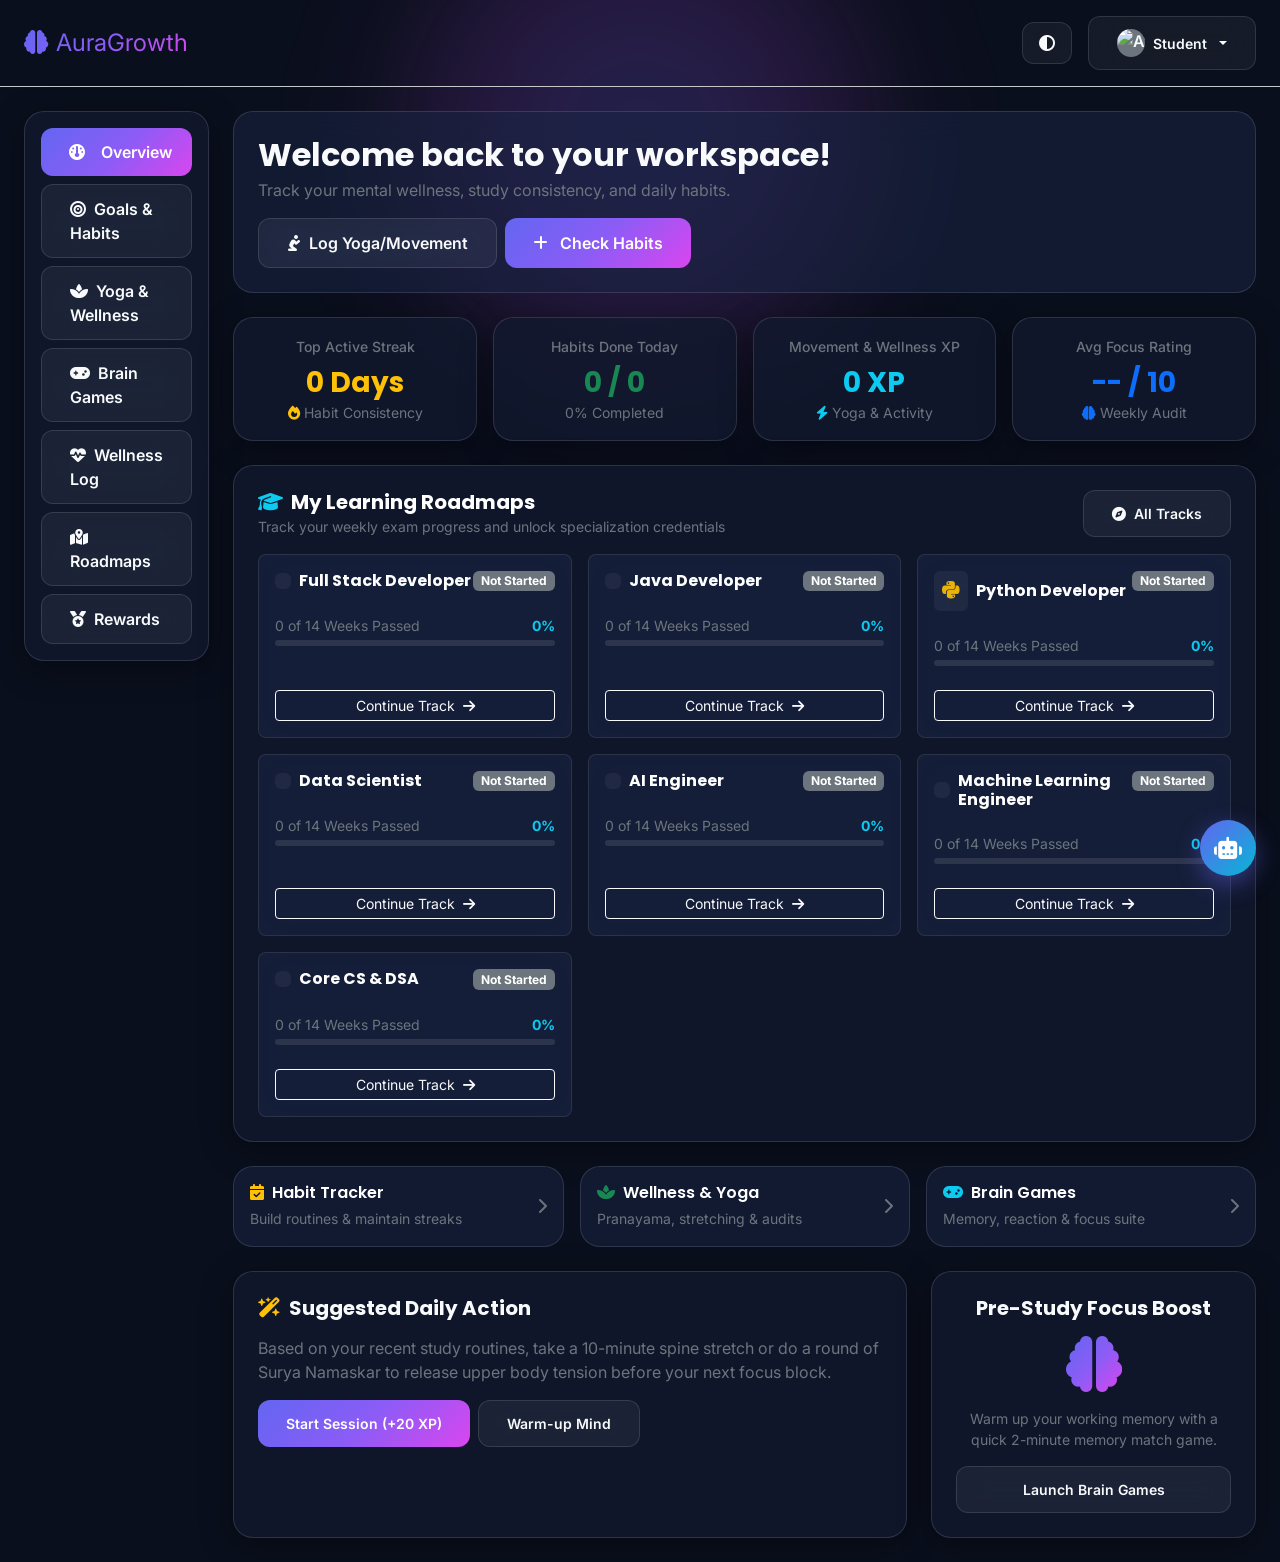
==== commit d6ea2312: "Update dashboard.html" ====
--- a/pages/student/dashboard.html
+++ b/pages/student/dashboard.html
@@ -121,10 +121,10 @@
                 <div class="dropdown">
                     <button class="btn btn-glass dropdown-toggle d-flex align-items-center gap-2" type="button" data-bs-toggle="dropdown">
                         <img id="userAvatar" src="https://api.dicebear.com/7.x/bottts/svg?seed=student" alt="Avatar" width="28" height="28" class="rounded-circle bg-secondary">
-                        <span id="userName" class="small fw-semibold">Loading...</span>
+                        <span id="userName" class="small fw-semibold">Student</span>
                     </button>
                     <ul class="dropdown-menu dropdown-menu-end shadow border-secondary-subtle">
-                        <li><h6 class="dropdown-header text-truncate" id="userEmail">student@example.com</h6></li>
+                        <li><h6 class="dropdown-header text-truncate" id="userEmail">student@auragrowth.app</h6></li>
                         <li><hr class="dropdown-divider"></li>
                         <li><a class="dropdown-item text-danger" href="#" id="logoutBtn"><i class="fa-solid fa-arrow-right-from-bracket me-2"></i>Sign Out</a></li>
                     </ul>
@@ -155,7 +155,7 @@
                 <div class="glass-card p-4 mb-4 d-flex justify-content-between align-items-center flex-wrap gap-3">
                     <div>
                         <h2 class="fw-bold mb-1">Welcome back to your workspace!</h2>
-                        <p class="text-secondary mb-0">Track your me ntal wellness, study consistency, and daily habits.</p>
+                        <p class="text-secondary mb-0">Track your mental wellness, study consistency, and daily habits.</p>
                     </div>
                     <div class="d-flex gap-2 flex-wrap">
                         <a href="wellness.html" class="btn btn-glass"><i class="fa-solid fa-person-praying me-1"></i> Log Yoga/Movement</a>
@@ -194,7 +194,6 @@
                         </div>
                     </div>
                 </div>
-
                 <!-- Enrolled Roadmap Tracks Section -->
                 <div class="glass-panel p-4 mb-4">
                     <div class="d-flex justify-content-between align-items-center mb-3 flex-wrap gap-2">
@@ -289,7 +288,6 @@
                 </div>
                 <div>
                     <h6 class="mb-0 fw-bold text-white small">AuraBot Assistant</h6>
-                   
                 </div>
             </div>
             <button id="aura-close-btn" class="btn btn-sm text-secondary p-0"><i class="fa-solid fa-xmark fs-6"></i></button>
@@ -473,8 +471,8 @@
             },
             {
                 keywords: ['hi', 'hello', 'hey', 'namaste', 'morning', 'evening', 'help'],
-                reply: 'Hello! Nenu mee AuraGrowth AI Study Buddy 🤖.<br><br>' +
-                       'Nenu meeku coding roadmaps, study habits, focus tips, mariyu wellness guidance ivvagalanoo. Above quick prompt chips click cheyandi leda mee question type cheyandi!'
+                reply: 'Hello! I'm your AuraGrowth AI Study Buddy 🤖.<br><br>' +
+                       'I will provide coding roadmaps, study habits, focus tips, and also wellness guidance. Click Above quick prompt chips  or  type the questions!'
             }
         ];
 
@@ -548,127 +546,86 @@
             window.sendAuraPrompt(text);
         };
     </script>
-    <!-- Habits & Streak Live Sync Script for Dashboard -->
+
+    <!-- Unified Real-time Habit & Streak Sync Engine -->
     <script>
-        function syncDashboardHabits() {
+        async function syncHabitsWithDashboard() {
             var streakEl = document.getElementById('dashTopStreak');
             var habitsDoneEl = document.getElementById('dashHabitsDone');
             var pctEl = document.getElementById('dashHabitPercentage');
 
             if (!streakEl || !habitsDoneEl) return;
 
+            var total = 0;
+            var completed = 0;
+            var maxStreak = 0;
+
+            // 1. Supabase check
             try {
-                var habits = JSON.parse(localStorage.getItem('aura_habits') || '[]');
-                if (Array.isArray(habits) && habits.length > 0) {
-                    var total = habits.length;
-                    var completed = habits.filter(function(h) { 
-                        return h.completed_today || h.is_completed; 
-                    }).length;
-
-                    var maxStreak = 0;
-                    habits.forEach(function(h) {
-                        var s = parseInt(h.streak_days || h.streak || 0, 10);
-                        if (s > maxStreak) maxStreak = s;
-                    });
-
-                    if (completed > 0 && maxStreak === 0) maxStreak = 1;
-
-                    var pct = total > 0 ? Math.round((completed / total) * 100) : 0;
-
-                    streakEl.innerText = maxStreak + ' Days';
-                    habitsDoneEl.innerText = completed + ' / ' + total;
-                    if (pctEl) pctEl.innerText = pct + '% Completed';
-                    return;
+                var client = window.sb || window.supabaseClient || (typeof supabase !== 'undefined' ? supabase : null);
+                if (client && client.auth) {
+                    var authRes = await client.auth.getUser();
+                    var user = authRes.data ? authRes.data.user : null;
+                    if (user) {
+                        var res = await client
+                            .from('habits')
+                            .select('*')
+                            .eq('user_id', user.id);
+
+                        if (!res.error && res.data && res.data.length > 0) {
+                            total = res.data.length;
+                            completed = res.data.filter(function(h) { 
+                                return h.completed || h.completed_today || h.is_done; 
+                            }).length;
+                            maxStreak = res.data.reduce(function(max, h) { 
+                                return Math.max(max, parseInt(h.streak || h.streak_days || h.current_streak || 0, 10)); 
+                            }, 0);
+                        }
+                    }
                 }
-            } catch(e) {}
-
-            if (streakEl.innerText === '0 Days') {
-                streakEl.innerText = '0 Day';
-                habitsDoneEl.innerText = '0 / 0';
-                if (pctEl) pctEl.innerText = '100% Completed';
-            }
-        }
-
-        document.addEventListener('DOMContentLoaded', function() {
-            syncDashboardHabits();
-            setTimeout(syncDashboardHabits, 500);
-            setTimeout(syncDashboardHabits, 1500);
-        });
+            } catch(e) {
+                console.warn('Supabase habit sync:', e);
+            }
+
+            // 2. LocalStorage (aura_habits) check
+            if (total === 0) {
+                try {
+                    var localHabits = JSON.parse(localStorage.getItem('aura_habits') || '[]');
+                    if (Array.isArray(localHabits) && localHabits.length > 0) {
+                        total = localHabits.length;
+                        completed = localHabits.filter(function(h) { 
+                            return h.completed_today || h.is_completed || h.completed; 
+                        }).length;
+                        maxStreak = localHabits.reduce(function(max, h) { 
+                            return Math.max(max, parseInt(h.streak || h.streak_days || 0, 10)); 
+                        }, 0);
+                    }
+                } catch(e) {
+                    console.warn('LocalStorage habit sync:', e);
+                }
+            }
+
+            // 3. Fallback logic: If habits are completed today but streak is 0, show at least 1 Day
+            if (completed > 0 && maxStreak === 0) {
+                maxStreak = 1;
+            }
+
+            // 4. Update the Dashboard UI
+            streakEl.innerText = maxStreak + (maxStreak === 1 ? ' Day' : ' Days');
+            habitsDoneEl.innerText = completed + ' / ' + total;
+
+            var percentage = total > 0 ? Math.round((completed / total) * 100) : 0;
+            if (pctEl) {
+                pctEl.innerText = percentage + '% Completed';
+            }
+        }
+
+        // Run instantly and on periodic intervals for real-time reflection
+        document.addEventListener('DOMContentLoaded', syncHabitsWithDashboard);
+        window.addEventListener('load', syncHabitsWithDashboard);
+        setTimeout(syncHabitsWithDashboard, 300);
+        setTimeout(syncHabitsWithDashboard, 1000);
+        setTimeout(syncHabitsWithDashboard, 2500);
     </script>
-    <!-- Habits to Dashboard Auto-Sync Script -->
-<script>
-async function updateDashboardHabitStats() {
-    let total = 0;
-    let completed = 0;
-    let maxStreak = 0;
-
-    // 1. Try fetching from Supabase first
-    try {
-        const client = window.sb || window.supabaseClient || (typeof supabase !== 'undefined' ? supabase : null);
-        if (client && client.auth) {
-            const { data: { user } } = await client.auth.getUser();
-            if (user) {
-                const { data: habits, error } = await client
-                    .from('habits')
-                    .select('*')
-                    .eq('user_id', user.id);
-
-                if (!error && habits && habits.length > 0) {
-                    total = habits.length;
-                    completed = habits.filter(h => h.completed || h.completed_today || h.is_done).length;
-                    maxStreak = habits.reduce((max, h) => Math.max(max, h.streak || h.current_streak || 0), 0);
-                }
-            }
-        }
-    } catch (e) {
-        console.log("Supabase fetch fallback:", e);
-    }
-
-    // 2. If Supabase is empty or delayed, read from aura_habits (LocalStorage)
-    if (total === 0) {
-        try {
-            const localHabits = JSON.parse(localStorage.getItem('aura_habits') || '[]');
-            if (Array.isArray(localHabits) && localHabits.length > 0) {
-                total = localHabits.length;
-                completed = localHabits.filter(h => h.completed_today || h.is_completed || h.completed).length;
-                maxStreak = localHabits.reduce((max, h) => Math.max(max, h.streak || 0), 0);
-            }
-        } catch (e) {}
-    }
-
-    // 3. Find the Dashboard elements on screen and inject the values
-    // Find streak card
-    const streakElements = Array.from(document.querySelectorAll('h3, div, p')).filter(el => 
-        el.innerText && (el.innerText.includes('Day') || el.innerText === '0') && 
-        el.parentElement && el.parentElement.innerText.includes('Active Streak')
-    );
-    if (streakElements.length > 0) {
-        streakElements[0].innerText = ${maxStreak} Day${maxStreak === 1 ? '' : 's'};
-    }
-
-    // Find Habits Done Today card
-    const doneElements = Array.from(document.querySelectorAll('h3, div, p')).filter(el => 
-        el.innerText && (el.innerText.includes('/') || el.innerText === '0/0') && 
-        el.parentElement && el.parentElement.innerText.includes('Habits Done Today')
-    );
-    if (doneElements.length > 0) {
-        doneElements[0].innerText = ${completed}/${total};
-    }
-
-    // Find Percentage text if present
-    const percentElements = Array.from(document.querySelectorAll('small, span, div')).filter(el => 
-        el.innerText && el.innerText.includes('Completed') && 
-        el.parentElement && el.parentElement.innerText.includes('Habits Done Today')
-    );
-    if (percentElements.length > 0) {
-        const pct = total > 0 ? Math.round((completed / total) * 100) : 0;
-        percentElements[0].innerText = ${pct}% Completed;
-    }
-}
-
-// Run immediately when dashboard loads
-document.addEventListener('DOMContentLoaded', updateDashboardHabitStats);
-window.addEventListener('load', updateDashboardHabitStats);
-</script>
 </body>
 </html>
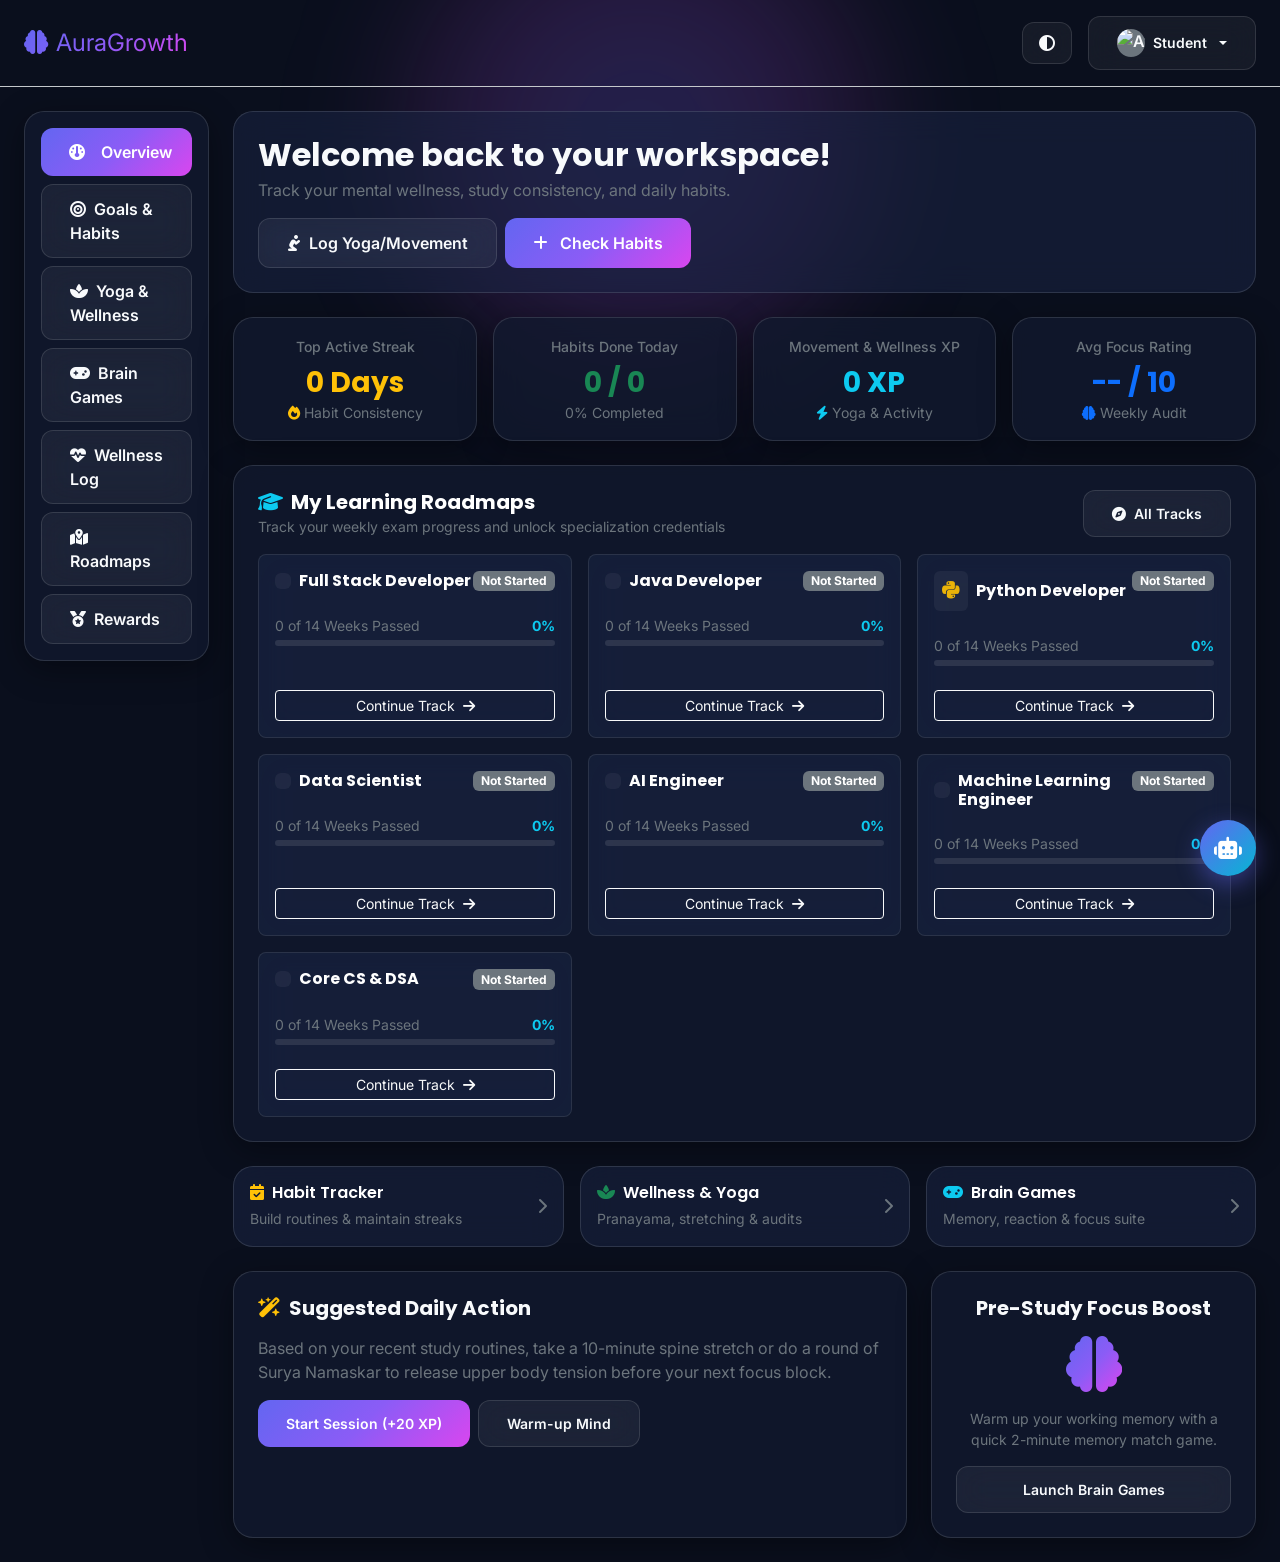
==== commit 1f744858: "Update dashboard.html" ====
--- a/pages/student/dashboard.html
+++ b/pages/student/dashboard.html
@@ -162,8 +162,7 @@
                         <a href="habits.html" class="btn btn-gradient"><i class="fa-solid fa-plus me-1"></i> Check Habits</a>
                     </div>
                 </div>
-
-                <!-- Live Synced Metrics -->
+<!-- Live Synced Metrics -->
                 <div class="row g-3 mb-4">
                     <div class="col-sm-6 col-xl-3">
                         <div class="glass-panel p-3 text-center">
@@ -194,6 +193,7 @@
                         </div>
                     </div>
                 </div>
+
                 <!-- Enrolled Roadmap Tracks Section -->
                 <div class="glass-panel p-4 mb-4">
                     <div class="d-flex justify-content-between align-items-center mb-3 flex-wrap gap-2">
@@ -274,13 +274,12 @@
             </div>
         </div>
     </div>
-
     <!-- Floating Static AI Assistant (AuraBot) Widget Markup -->
     <div id="aura-bot-launcher" title="AuraBot Study AI">
         <i class="fa-solid fa-robot"></i>
     </div>
 
-    <div id="aura-chat-window">
+    <div id="aura-chat-window" style="display: none;">
         <div class="p-3 border-bottom border-secondary border-opacity-25 d-flex justify-content-between align-items-center" style="background: rgba(255,255,255,0.03);">
             <div class="d-flex align-items-center gap-2">
                 <div class="rounded-circle p-1 bg-primary text-white d-flex align-items-center justify-content-center" style="width:28px; height:28px;">
@@ -290,7 +289,7 @@
                     <h6 class="mb-0 fw-bold text-white small">AuraBot Assistant</h6>
                 </div>
             </div>
-            <button id="aura-close-btn" class="btn btn-sm text-secondary p-0"><i class="fa-solid fa-xmark fs-6"></i></button>
+            <button id="aura-close-btn" type="button" class="btn btn-sm text-secondary p-0"><i class="fa-solid fa-xmark fs-6"></i></button>
         </div>
 
         <div id="aura-chat-messages">
@@ -298,9 +297,9 @@
                 Hi student! I'm AuraBot, your local study & wellness buddy. How can I guide you today?
             </div>
             <div class="mb-2">
-                <span class="bot-chip" onclick="sendAuraPrompt('How to practice DSA?')">💡 DSA Guide</span>
-                <span class="bot-chip" onclick="sendAuraPrompt('I feel stressed with exams')">🧘 Exam Stress</span>
-                <span class="bot-chip" onclick="sendAuraPrompt('How to build study habits?')">🎯 Habit Tips</span>
+                <span class="bot-chip" onclick="window.sendAuraPrompt('How to practice DSA?')">💡 DSA Guide</span>
+                <span class="bot-chip" onclick="window.sendAuraPrompt('I feel stressed with exams')">🧘 Exam Stress</span>
+                <span class="bot-chip" onclick="window.sendAuraPrompt('How to build study habits?')">🎯 Habit Tips</span>
             </div>
         </div>
 
@@ -309,6 +308,7 @@
             <button type="submit" class="btn btn-primary btn-sm px-3"><i class="fa-solid fa-paper-plane"></i></button>
         </form>
     </div>
+
     <!-- Core Scripts -->
     <script src="https://cdn.jsdelivr.net/npm/bootstrap@5.3.3/dist/js/bootstrap.bundle.min.js"></script>
     <script src="https://cdn.jsdelivr.net/npm/@supabase/supabase-js@2"></script>
@@ -316,7 +316,6 @@
     <!-- Roadmap Progress Sync Engine -->
     <script src="../../assets/js/modules/roadmap_progress.js"></script>
     <script src="../../assets/js/app/dashboard.app.js"></script>
-
     <!-- Roadmap Dashboard Live Cards Script -->
     <script>
         document.addEventListener('DOMContentLoaded', function() {
@@ -434,117 +433,127 @@
         });
     </script>
 
-    <!-- Static AI Assistant (AuraBot) Engine Script -->
+    <!-- Static AI Assistant (AuraBot) Engine Script (Fixed) -->
     <script>
-        var auraKnowledge = [
-            {
-                keywords: ['dsa', 'algorithm', 'leetcode', 'array', 'tree', 'graph', 'data structure', 'cs'],
-                reply: 'DSA preparation ki daily consistency chaala important!<br><br>' +
-                       '📌 <b>Recommended Strategy:</b><br>' +
-                       '1. Arrays, Strings & Two Pointers nunchi start cheyandi.<br>' +
-                       '2. Recursion & Sliding Window concepts practice cheyandi.<br>' +
-                       '3. Trees, Graphs & DP master cheyandi.<br><br>' +
-                       '👉 Check our <a href="roadmaps.html" class="text-info fw-bold">Core CS & DSA Track</a> to complete weekly modules!'
-            },
-            {
-                keywords: ['web', 'fullstack', 'frontend', 'backend', 'html', 'css', 'javascript', 'react', 'node'],
-                reply: 'Full Stack Developer avvadaniki 3-phase path follow avvandi:<br><br>' +
-                       '🌐 <b>Recommended Order:</b><br>' +
-                       '1. HTML5, Modern CSS, Responsive Design & JS ES6+.<br>' +
-                       '2. Backend APIs with Node/Express & Supabase/PostgreSQL.<br>' +
-                       '3. React.js state management & full project deployment.<br><br>' +
-                       '👉 Start practicing at <a href="roadmaps.html" class="text-info fw-bold">Full Stack Roadmap</a>.'
-            },
-            {
-                keywords: ['stress', 'anxious', 'anxiety', 'tired', 'burnout', 'headache', 'tension', 'relax', 'exhausted'],
-                reply: 'Exam stress & long study hours manage cheyadaniki chinna reset avasaram:<br><br>' +
-                       '🧘 <b>Quick Relief Tips:</b><br>' +
-                       '• 2-minutes <i>Nadi Shodhana Pranayama</i> (alternate nostril breathing) try cheyandi.<br>' +
-                       '• Take 20-20-20 rule: Every 20 mins, look 20 feet away for 20 seconds.<br><br>' +
-                       '👉 Launch a guided session at <a href="wellness.html" class="text-success fw-bold">Yoga & Wellness Studio</a>!'
-            },
-            {
-                keywords: ['habit', 'streak', 'routine', 'consistency', 'discipline', 'target'],
-                reply: 'Habits build cheyadam lo "Atomic Habits" rule chaala help avthundi:<br><br>' +
-                       '🎯 <b>Key Tip:</b> Keep it under 2 minutes first (e.g., solve just 1 easy problem daily). Daily streak break avvakunda unte automatic ga routine set avthundi.<br><br>' +
-                       '👉 Track your active goals at <a href="habits.html" class="text-warning fw-bold">Habit Tracker</a>.'
-            },
-            {
-                keywords: ['hi', 'hello', 'hey', 'namaste', 'morning', 'evening', 'help'],
-                reply: 'Hello! I'm your AuraGrowth AI Study Buddy 🤖.<br><br>' +
-                       'I will provide coding roadmaps, study habits, focus tips, and also wellness guidance. Click Above quick prompt chips  or  type the questions!'
-            }
-        ];
-
-        var defaultBotReply = 'Nenu ee topic meedha inka update avtunanu! Kinda unna topics lo help adagandi:<br>' +
-                              '• <b>DSA & Coding Roadmaps</b><br>' +
-                              '• <b>Habit Building & Daily Streaks</b><br>' +
-                              '• <b>Exam Stress & Breathing Stretches</b>';
-
-        var launcher = document.getElementById('aura-bot-launcher');
-        var chatWin = document.getElementById('aura-chat-window');
-        var closeBtn = document.getElementById('aura-close-btn');
-        var chatForm = document.getElementById('aura-chat-form');
-        var chatInput = document.getElementById('aura-user-input');
-        var chatMessages = document.getElementById('aura-chat-messages');
-
-        launcher.onclick = function() {
-            var isHidden = chatWin.style.display === 'none' || chatWin.style.display === '';
-            chatWin.style.display = isHidden ? 'flex' : 'none';
-            if (isHidden) chatInput.focus();
-        };
-
-        closeBtn.onclick = function() {
-            chatWin.style.display = 'none';
-        };
-
-        function appendMessage(sender, text) {
-            var bubble = document.createElement('div');
-            bubble.className = 'chat-bubble ' + (sender === 'user' ? 'chat-user' : 'chat-bot');
-            bubble.innerHTML = text;
-            chatMessages.appendChild(bubble);
-            chatMessages.scrollTop = chatMessages.scrollHeight;
-        }
-
-        function getBotResponse(query) {
-            var q = query.toLowerCase();
-            for (var i = 0; i < auraKnowledge.length; i++) {
-                var item = auraKnowledge[i];
-                for (var k = 0; k < item.keywords.length; k++) {
-                    if (q.includes(item.keywords[k])) {
-                        return item.reply;
+        document.addEventListener('DOMContentLoaded', function() {
+            var auraKnowledge = [
+                {
+                    keywords: ['dsa', 'algorithm', 'leetcode', 'array', 'tree', 'graph', 'data structure', 'cs'],
+                    reply: 'DSA preparation ki daily consistency chaala important!<br><br>' +
+                           '📌 <b>Recommended Strategy:</b><br>' +
+                           '1. Arrays, Strings & Two Pointers nunchi start cheyandi.<br>' +
+                           '2. Recursion & Sliding Window concepts practice cheyandi.<br>' +
+                           '3. Trees, Graphs & DP master cheyandi.<br><br>' +
+                           '👉 Check our <a href="roadmaps.html" class="text-info fw-bold">Core CS & DSA Track</a> to complete weekly modules!'
+                },
+                {
+                    keywords: ['web', 'fullstack', 'frontend', 'backend', 'html', 'css', 'javascript', 'react', 'node'],
+                    reply: 'Full Stack Developer avvadaniki 3-phase path follow avvandi:<br><br>' +
+                           '🌐 <b>Recommended Order:</b><br>' +
+                           '1. HTML5, Modern CSS, Responsive Design & JS ES6+.<br>' +
+                           '2. Backend APIs with Node/Express & Supabase/PostgreSQL.<br>' +
+                           '3. React.js state management & full project deployment.<br><br>' +
+                           '👉 Start practicing at <a href="roadmaps.html" class="text-info fw-bold">Full Stack Roadmap</a>.'
+                },
+                {
+                    keywords: ['stress', 'anxious', 'anxiety', 'tired', 'burnout', 'headache', 'tension', 'relax', 'exhausted'],
+                    reply: 'Exam stress & long study hours manage cheyadaniki chinna reset avasaram:<br><br>' +
+                           '🧘 <b>Quick Relief Tips:</b><br>' +
+                           '• 2-minutes <i>Nadi Shodhana Pranayama</i> (alternate nostril breathing) try cheyandi.<br>' +
+                           '• Take 20-20-20 rule: Every 20 mins, look 20 feet away for 20 seconds.<br><br>' +
+                           '👉 Launch a guided session at <a href="wellness.html" class="text-success fw-bold">Yoga & Wellness Studio</a>!'
+                },
+                {
+                    keywords: ['habit', 'streak', 'routine', 'consistency', 'discipline', 'target'],
+                    reply: 'Habits build cheyadam lo "Atomic Habits" rule chaala help avthundi:<br><br>' +
+                           '🎯 <b>Key Tip:</b> Keep it under 2 minutes first (e.g., solve just 1 easy problem daily). Daily streak break avvakunda unte automatic ga routine set avthundi.<br><br>' +
+                           '👉 Track your active goals at <a href="habits.html" class="text-warning fw-bold">Habit Tracker</a>.'
+                },
+                {
+                    keywords: ['hi', 'hello', 'hey', 'namaste', 'morning', 'evening', 'help'],
+                    reply: "Hello! I'm your AuraGrowth AI Study Buddy 🤖.<br><br>" +
+                           "I will provide coding roadmaps, study habits, focus tips, and also wellness guidance. Click Above quick prompt chips or type the questions!"
+                }
+            ];
+
+            var defaultBotReply = 'Nenu ee topic meedha inka update avtunanu! Kinda unna topics lo help adagandi:<br>' +
+                                  '• <b>DSA & Coding Roadmaps</b><br>' +
+                                  '• <b>Habit Building & Daily Streaks</b><br>' +
+                                  '• <b>Exam Stress & Breathing Stretches</b>';
+
+            var launcher = document.getElementById('aura-bot-launcher');
+            var chatWin = document.getElementById('aura-chat-window');
+            var closeBtn = document.getElementById('aura-close-btn');
+            var chatForm = document.getElementById('aura-chat-form');
+            var chatInput = document.getElementById('aura-user-input');
+            var chatMessages = document.getElementById('aura-chat-messages');
+
+            if (!launcher || !chatWin) return;
+
+            launcher.addEventListener('click', function(e) {
+                e.stopPropagation();
+                var isHidden = window.getComputedStyle(chatWin).display === 'none';
+                chatWin.style.display = isHidden ? 'flex' : 'none';
+                if (isHidden && chatInput) chatInput.focus();
+            });
+
+            if (closeBtn) {
+                closeBtn.addEventListener('click', function(e) {
+                    e.stopPropagation();
+                    chatWin.style.display = 'none';
+                });
+            }
+
+            function appendMessage(sender, text) {
+                var bubble = document.createElement('div');
+                bubble.className = 'chat-bubble ' + (sender === 'user' ? 'chat-user' : 'chat-bot');
+                bubble.innerHTML = text;
+                chatMessages.appendChild(bubble);
+                chatMessages.scrollTop = chatMessages.scrollHeight;
+            }
+
+            function getBotResponse(query) {
+                var q = query.toLowerCase();
+                for (var i = 0; i < auraKnowledge.length; i++) {
+                    var item = auraKnowledge[i];
+                    for (var k = 0; k < item.keywords.length; k++) {
+                        if (q.indexOf(item.keywords[k]) !== -1) {
+                            return item.reply;
+                        }
                     }
                 }
-            }
-            return defaultBotReply;
-        }
-
-        window.sendAuraPrompt = function(promptText) {
-            appendMessage('user', promptText);
-
-            var indicator = document.createElement('div');
-            indicator.className = 'chat-bubble chat-bot';
-            indicator.id = 'aura-typing-indicator';
-            indicator.innerHTML = '<i class="fa-solid fa-ellipsis fa-fade"></i> AuraBot is thinking...';
-            chatMessages.appendChild(indicator);
-            chatMessages.scrollTop = chatMessages.scrollHeight;
-
-            setTimeout(function() {
-                var indEl = document.getElementById('aura-typing-indicator');
-                if (indEl) indEl.remove();
-
-                var reply = getBotResponse(promptText);
-                appendMessage('bot', reply);
-            }, 400);
-        };
-
-        chatForm.onsubmit = function(e) {
-            e.preventDefault();
-            var text = chatInput.value.trim();
-            if (!text) return;
-            chatInput.value = '';
-            window.sendAuraPrompt(text);
-        };
+                return defaultBotReply;
+            }
+
+            window.sendAuraPrompt = function(promptText) {
+                appendMessage('user', promptText);
+
+                var indicator = document.createElement('div');
+                indicator.className = 'chat-bubble chat-bot';
+                indicator.id = 'aura-typing-indicator';
+                indicator.innerHTML = '<i class="fa-solid fa-ellipsis fa-fade"></i> AuraBot is thinking...';
+                chatMessages.appendChild(indicator);
+                chatMessages.scrollTop = chatMessages.scrollHeight;
+
+                setTimeout(function() {
+                    var indEl = document.getElementById('aura-typing-indicator');
+                    if (indEl) indEl.remove();
+
+                    var reply = getBotResponse(promptText);
+                    appendMessage('bot', reply);
+                }, 400);
+            };
+
+            if (chatForm) {
+                chatForm.addEventListener('submit', function(e) {
+                    e.preventDefault();
+                    var text = chatInput.value.trim();
+                    if (!text) return;
+                    chatInput.value = '';
+                    window.sendAuraPrompt(text);
+                });
+            }
+        });
     </script>
 
     <!-- Unified Real-time Habit & Streak Sync Engine -->
